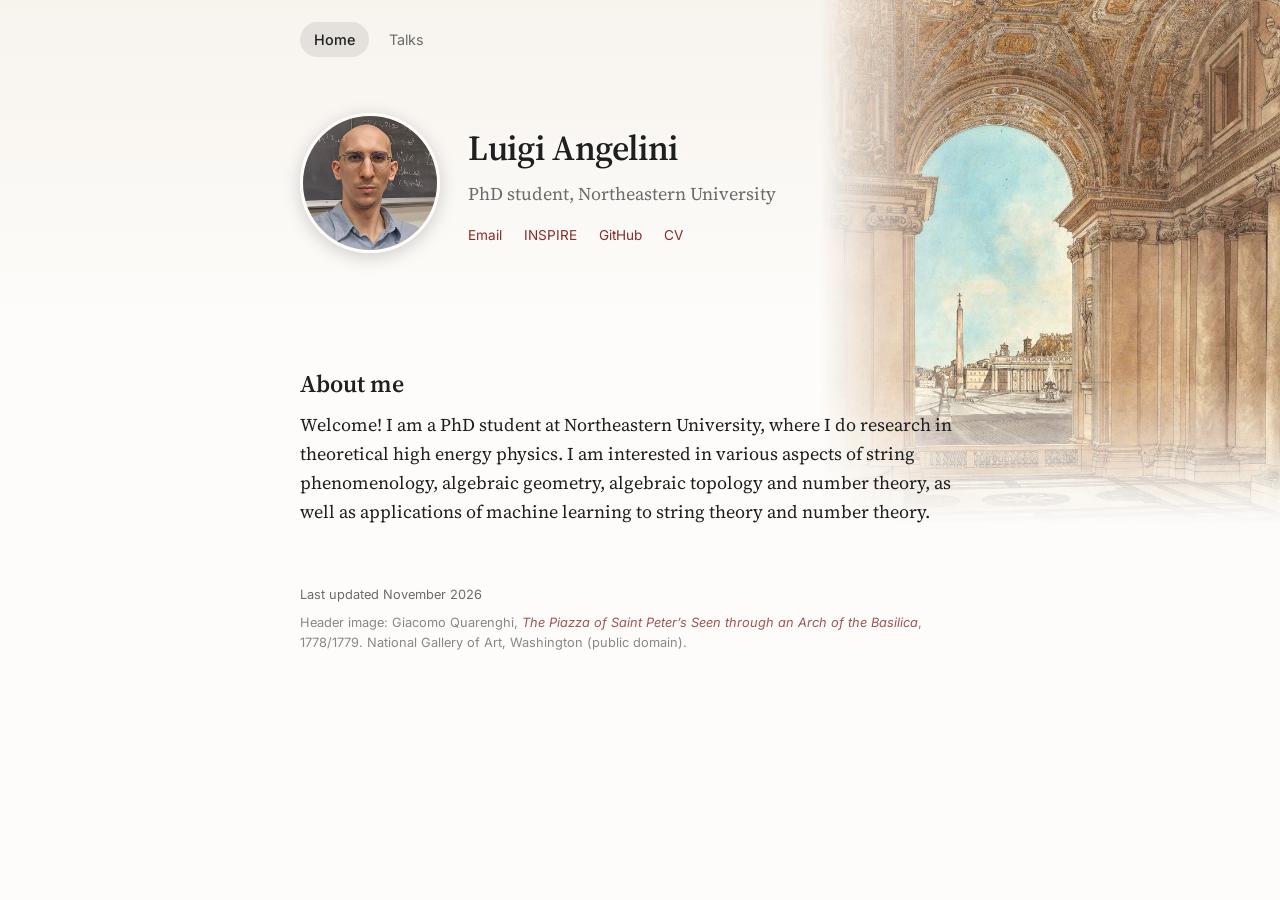
==== index.html @ d9b8712e "Brighten the header drawing, especially in dark mode Co-Authored-By: Claude Opus 5.5 <noreply@anthro" ====
<!doctype html>
<html lang="en">
<head>
  <meta charset="utf-8">
  <meta name="viewport" content="width=device-width, initial-scale=1">
  <title>Luigi Angelini</title>
  <meta name="description" content="Luigi Angelini, Northeastern University: talks, notes and contact.">
  <link rel="preconnect" href="https://fonts.googleapis.com">
  <link rel="preconnect" href="https://fonts.gstatic.com" crossorigin>
  <link href="https://fonts.googleapis.com/css2?family=Source+Serif+4:ital,opsz,wght@0,8..60,400;0,8..60,600;1,8..60,400&family=Inter:wght@400;500&display=swap" rel="stylesheet">
  <link rel="stylesheet" href="style.css?v=2026-11-14f">
</head>
<body>
  <div class="hero">
    <nav class="tabs" aria-label="Site">
      <a href="./" class="tab active" aria-current="page">Home</a>
      <a href="talks.html" class="tab">Talks</a>
    </nav>
  <header class="site-header">
    <img class="portrait" src="photo.jpg" alt="Photo of Luigi Angelini" width="140" height="140">
    <div class="header-text">
      <h1>Luigi Angelini</h1>
      <p class="affiliation">PhD student, Northeastern University</p>
      <nav class="links">
        <a href="mailto:angelini.l@northeastern.edu">Email</a>
        <a href="https://inspirehep.net/authors/2682199">INSPIRE</a>
        <a href="https://github.com/LuigiAngelini">GitHub</a>
        <a href="LuigiAngelini_CV.pdf">CV</a>
      </nav>
    </div>
  </header>
  </div>

  <main>
    <section class="about" id="about">
      <h2>About me</h2>
      <p>Welcome! I am a PhD student at Northeastern University, where I do research in theoretical high energy physics. I am interested in various aspects of string phenomenology, algebraic geometry, algebraic topology and number theory, as well as applications of machine learning to string theory and number theory.</p>
      <!--
        ADD MORE ABOUT ME TEXT HERE
        Each paragraph goes between <p> and </p>, for example:
        <p>Before Northeastern, I studied ...</p>
        Links work like this: <a href="https://example.com">link text</a>
      -->
    </section>
  </main>

  <footer>
    <p>Last updated November 2026</p>
    <p class="credit">Header image: Giacomo Quarenghi, <a href="https://www.nga.gov/artworks/124060-piazza-saint-peters-seen-through-arch-basilica"><em>The Piazza of Saint Peter’s Seen through an Arch of the Basilica</em></a>, 1778/1779. National Gallery of Art, Washington (public domain).</p>
  </footer>

  <script>
    // Old links to a single talk (luigiangelini.github.io/#talk-name) now live on talks.html.
    if (location.hash.length > 1 && !document.getElementById(location.hash.slice(1))) {
      location.replace('talks.html' + location.hash);
    }
  </script>
</body>
</html>
---- style.css ----
:root {
  --bg: #fdfcfa;
  --text: #1f1f1f;
  --muted: #6b6b6b;
  --accent: #8a2b2b;
  --rule: #e6e2dc;
  --card: #ffffff;
}

@media (prefers-color-scheme: dark) {
  :root {
    --bg: #161616;
    --text: #e8e6e3;
    --muted: #9a9a9a;
    --accent: #e08a7a;
    --rule: #2d2d2d;
    --card: #1d1d1d;
  }
}

* { box-sizing: border-box; }

body {
  margin: 0;
  background: var(--bg);
  color: var(--text);
  font-family: "Source Serif 4", Georgia, serif;
  font-size: 18px;
  line-height: 1.6;
}

.site-header, main, footer {
  max-width: 720px;
  margin: 0 auto;
  padding: 0 20px;
}

.site-header {
  padding-top: 64px;
  padding-bottom: 24px;
  border-bottom: 1px solid var(--rule);
}

h1 {
  font-size: 2.2rem;
  font-weight: 600;
  margin: 0;
  letter-spacing: -0.01em;
}

.affiliation {
  margin: 4px 0 16px;
  color: var(--muted);
}

.links, .resources, .meta {
  font-family: Inter, system-ui, sans-serif;
  font-size: 0.85rem;
}

.links a, .resources a {
  margin-right: 18px;
}

a {
  color: var(--accent);
  text-decoration: none;
}
a:hover { text-decoration: underline; }

h2 {
  font-size: 1.5rem;
  font-weight: 600;
  margin: 40px 0 8px;
}

.intro {
  color: var(--muted);
  margin-top: 0;
}

.talk {
  padding: 28px 0;
  border-bottom: 1px solid var(--rule);
  scroll-margin-top: 20px;
}

.talk:target {
  background: var(--card);
  box-shadow: 0 0 0 12px var(--card);
  border-radius: 2px;
}

.talk h3 {
  position: relative;
  font-size: 1.2rem;
  font-weight: 600;
  line-height: 1.35;
  margin: 0 0 6px;
}

.hash {
  color: var(--muted);
  font-weight: 400;
  opacity: 0.5;
}
.talk .hash {
  position: absolute;
  left: -1.1em;
}
.talk:hover .hash { opacity: 1; }
.hash.copied::after {
  content: "copied";
  font-family: Inter, system-ui, sans-serif;
  font-size: 0.7rem;
  margin-left: 6px;
  color: var(--accent);
}

.meta {
  color: var(--muted);
  margin: 0 0 12px;
}
.meta .venue::after { content: " · "; }

.abstract { margin: 0 0 12px; }

.resources { margin: 0; }

footer {
  padding-top: 32px;
  padding-bottom: 64px;
  color: var(--muted);
  font-size: 0.8rem;
  font-family: Inter, system-ui, sans-serif;
}

@media (max-width: 600px) {
  body { font-size: 17px; }
  .site-header { padding-top: 40px; }
  .talk .hash { position: static; margin-right: 4px; }
}

/* Hide abstracts that haven't been written yet */
.abstract:empty { display: none; }

/* Header with portrait */
.site-header {
  display: flex;
  align-items: center;
  gap: 28px;
}
.portrait {
  width: 140px;
  height: 140px;
  border-radius: 50%;
  object-fit: cover;
  flex-shrink: 0;
}
@media (max-width: 600px) {
  .site-header { flex-direction: column; align-items: flex-start; gap: 18px; }
  .portrait { width: 110px; height: 110px; }
}

/* Backdrop: Giacomo Quarenghi, The Piazza of Saint Peter's Seen through an Arch of the Basilica (1778/1779), National Gallery of Art, public domain. Shown on the right side of the header.
   The whole drawing sits in the top-right corner of the page, uncropped, and fades
   gently on its left edge and into the page at the bottom.
   To change the picture, replace the url() and aspect-ratio in .hero::before. */
body { position: relative; }
.hero {
  position: relative;
  background: linear-gradient(to bottom, rgba(214, 190, 160, 0.14), rgba(214, 190, 160, 0));
}
.hero::before,
.hero::after {
  content: "";
  position: absolute;
  top: 0;
  right: 0;
  width: min(460px, 38vw);
  aspect-ratio: 800 / 912;
  pointer-events: none;
  z-index: 0;
}
/* The drawing, fading in from its left edge */
.hero::before {
  background: url("quarenghi-st-peters.webp") center / 100% 100% no-repeat;
  -webkit-mask-image: linear-gradient(to right, transparent 0%, #000 32%);
  mask-image: linear-gradient(to right, transparent 0%, #000 32%);
  filter: saturate(1.2) contrast(1.05);
}
/* Bottom fade into the page, drawn on top of the drawing (a single mask avoids a seam in Chrome) */
.hero::after {
  background: linear-gradient(to bottom, transparent 72%, var(--bg) 100%);
}
main, footer { position: relative; z-index: 1; }
.hero .site-header {
  position: relative;
  z-index: 1;
  border-bottom: none;
  padding-top: 96px;
  padding-bottom: 72px;
}
.hero h1 { text-shadow: 0 1px 12px var(--bg); }
.portrait {
  border: 3px solid var(--bg);
  box-shadow: 0 4px 18px rgba(0, 0, 0, 0.18);
}
@media (prefers-color-scheme: dark) {
  .hero { background: linear-gradient(to bottom, rgba(120, 95, 70, 0.12), rgba(120, 95, 70, 0)); }
  .hero::before { opacity: 0.88; filter: saturate(1.25) contrast(1.05); }
}
/* Narrow screens: the picture would sit behind the text, so make it a faint wash */
@media (max-width: 760px) {
  .hero::before, .hero::after { width: 70vw; }
  .hero::before { opacity: 0.5; }
}
@media (max-width: 760px) and (prefers-color-scheme: dark) {
  .hero::before { opacity: 0.38; }
}
@media (max-width: 600px) {
  .hero .site-header { padding-top: 48px; padding-bottom: 40px; }
}

footer .credit { margin-top: -6px; opacity: 0.8; }

/* Home / Talks tabs */
.tabs {
  position: relative;
  z-index: 1;
  max-width: 720px;
  margin: 0 auto;
  padding: 22px 20px 0;
  display: flex;
  gap: 6px;
  font-family: Inter, system-ui, sans-serif;
  font-size: 0.9rem;
}
.tab {
  color: var(--muted);
  padding: 6px 14px;
  border-radius: 999px;
}
.tab:hover { color: var(--text); text-decoration: none; background: rgba(127, 127, 127, 0.12); }
.tab.active { color: var(--text); background: rgba(127, 127, 127, 0.16); font-weight: 500; }
.tabs + .site-header { padding-top: 56px; }

/* Landing page */
.about { margin-top: 8px; }
.about p { margin: 0 0 14px; }
.card {
  display: grid;
  grid-template-columns: 1fr auto;
  align-items: center;
  column-gap: 16px;
  margin: 32px 0 8px;
  padding: 20px 24px;
  border: 1px solid var(--rule);
  border-radius: 10px;
  background: var(--card);
  color: var(--text);
}
.card:hover { text-decoration: none; border-color: var(--accent); }
.card-title { font-size: 1.25rem; font-weight: 600; }
.card-text { grid-column: 1; color: var(--muted); font-size: 0.95rem; }
.card-arrow { grid-column: 2; grid-row: 1 / span 2; color: var(--accent); font-size: 1.4rem; }
@media (max-width: 600px) {
  .tabs + .site-header { padding-top: 28px; }
}
.card.card-next { margin-top: 12px; }
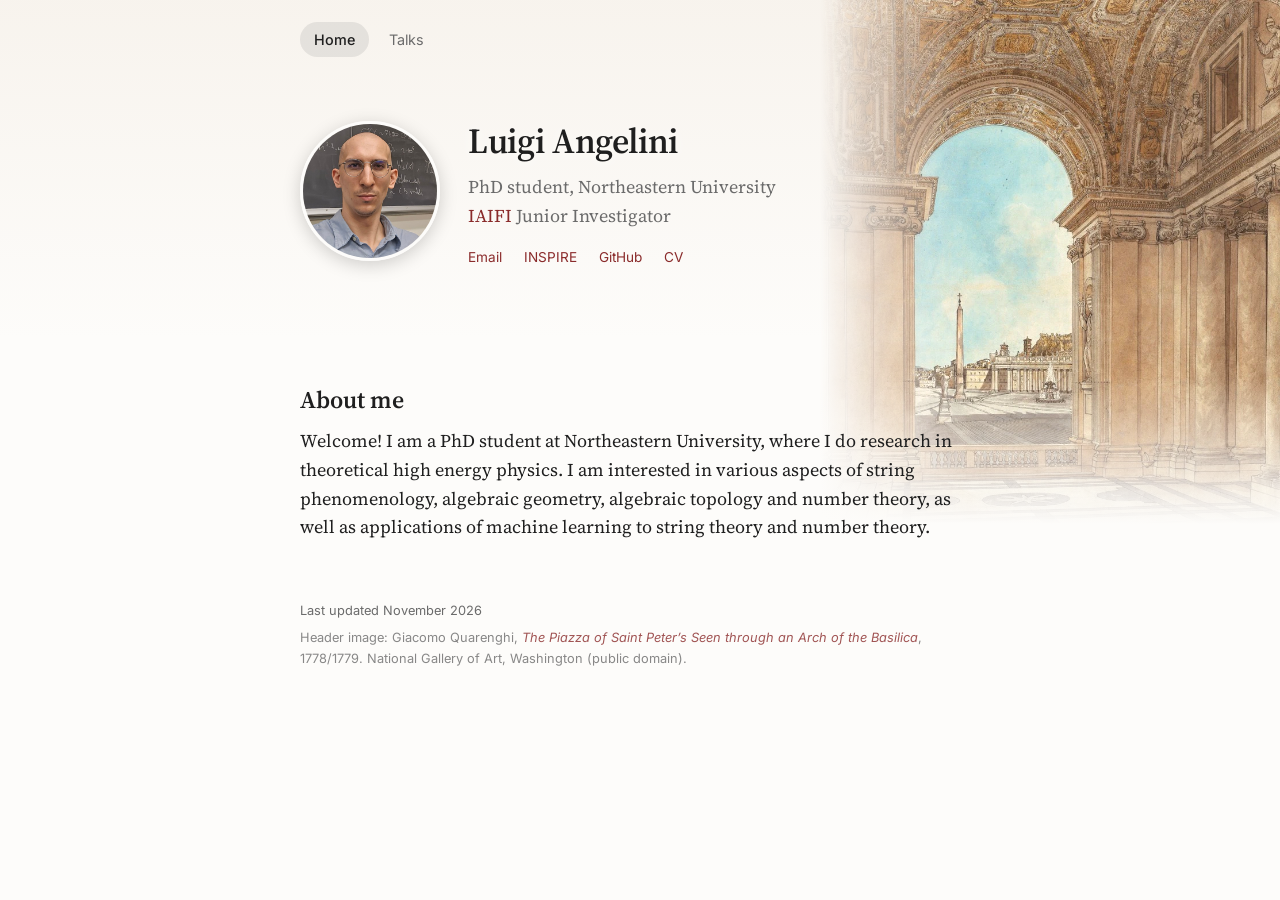
==== commit afa34aa2: "Add IAIFI Junior Investigator to the affiliation Co-Authored-By: Claude Opus 5.5 <noreply@anthropic." ====
--- a/index.html
+++ b/index.html
@@ -20,7 +20,7 @@
     <img class="portrait" src="photo.jpg" alt="Photo of Luigi Angelini" width="140" height="140">
     <div class="header-text">
       <h1>Luigi Angelini</h1>
-      <p class="affiliation">PhD student, Northeastern University</p>
+      <p class="affiliation">PhD student, Northeastern University<br><a href="https://iaifi.org" title="NSF AI Institute for Artificial Intelligence and Fundamental Interactions">IAIFI</a> Junior Investigator</p>
       <nav class="links">
         <a href="mailto:angelini.l@northeastern.edu">Email</a>
         <a href="https://inspirehep.net/authors/2682199">INSPIRE</a>
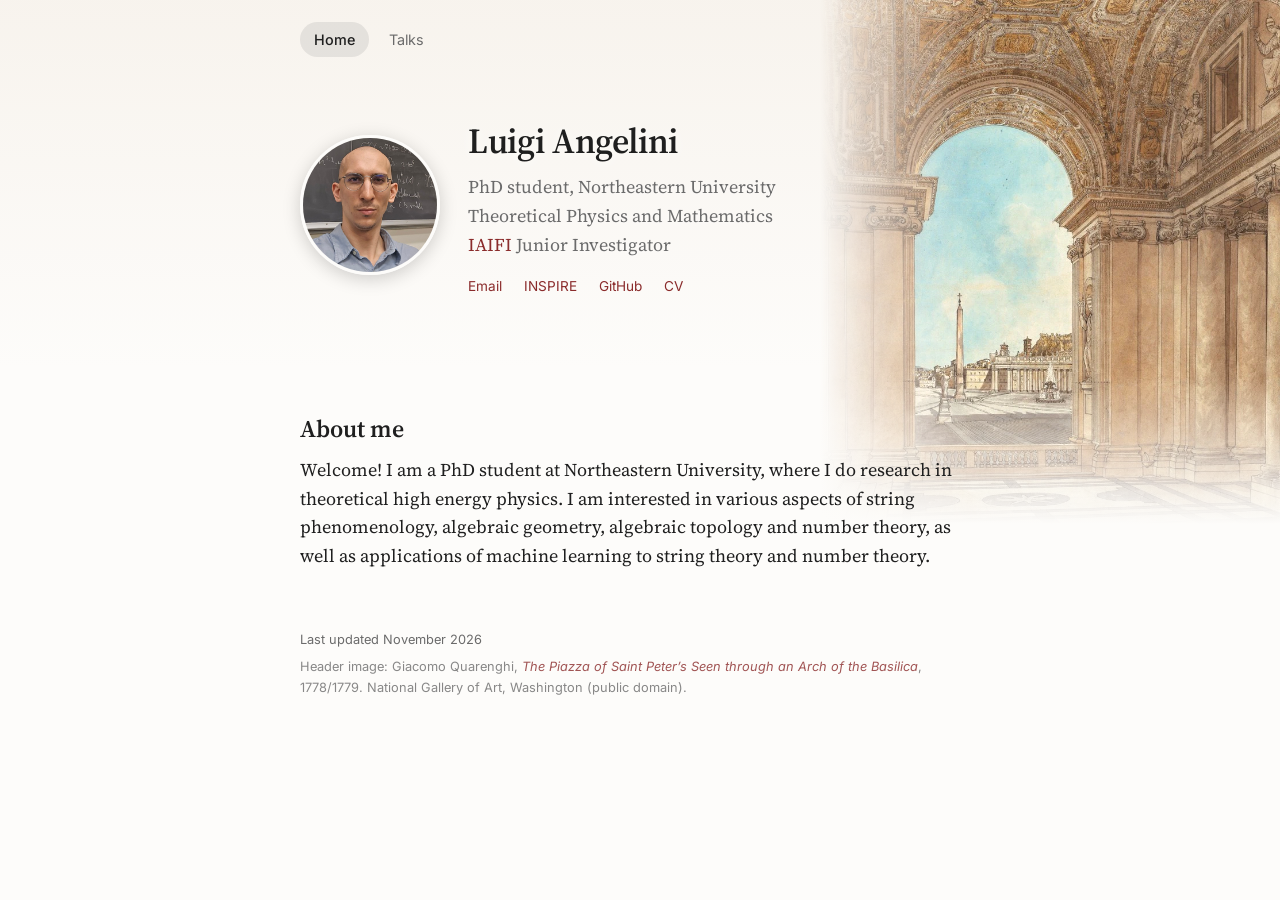
==== commit dbeb90b6: "Add Theoretical Physics and Mathematics to the affiliation Co-Authored-By: Claude Opus 5.5 <noreply@" ====
--- a/index.html
+++ b/index.html
@@ -8,7 +8,7 @@
   <link rel="preconnect" href="https://fonts.googleapis.com">
   <link rel="preconnect" href="https://fonts.gstatic.com" crossorigin>
   <link href="https://fonts.googleapis.com/css2?family=Source+Serif+4:ital,opsz,wght@0,8..60,400;0,8..60,600;1,8..60,400&family=Inter:wght@400;500&display=swap" rel="stylesheet">
-  <link rel="stylesheet" href="style.css?v=2026-11-14f">
+  <link rel="stylesheet" href="style.css?v=2026-11-14g">
 </head>
 <body>
   <div class="hero">
@@ -20,7 +20,7 @@
     <img class="portrait" src="photo.jpg" alt="Photo of Luigi Angelini" width="140" height="140">
     <div class="header-text">
       <h1>Luigi Angelini</h1>
-      <p class="affiliation">PhD student, Northeastern University<br><a href="https://iaifi.org" title="NSF AI Institute for Artificial Intelligence and Fundamental Interactions">IAIFI</a> Junior Investigator</p>
+      <p class="affiliation">PhD student, Northeastern University<br>Theoretical Physics and Mathematics<br><a href="https://iaifi.org" title="NSF AI Institute for Artificial Intelligence and Fundamental Interactions">IAIFI</a> Junior Investigator</p>
       <nav class="links">
         <a href="mailto:angelini.l@northeastern.edu">Email</a>
         <a href="https://inspirehep.net/authors/2682199">INSPIRE</a>
--- a/style.css
+++ b/style.css
@@ -201,7 +201,7 @@
   padding-top: 96px;
   padding-bottom: 72px;
 }
-.hero h1 { text-shadow: 0 1px 12px var(--bg); }
+.hero h1, .hero .affiliation { text-shadow: 0 1px 12px var(--bg); }
 .portrait {
   border: 3px solid var(--bg);
   box-shadow: 0 4px 18px rgba(0, 0, 0, 0.18);
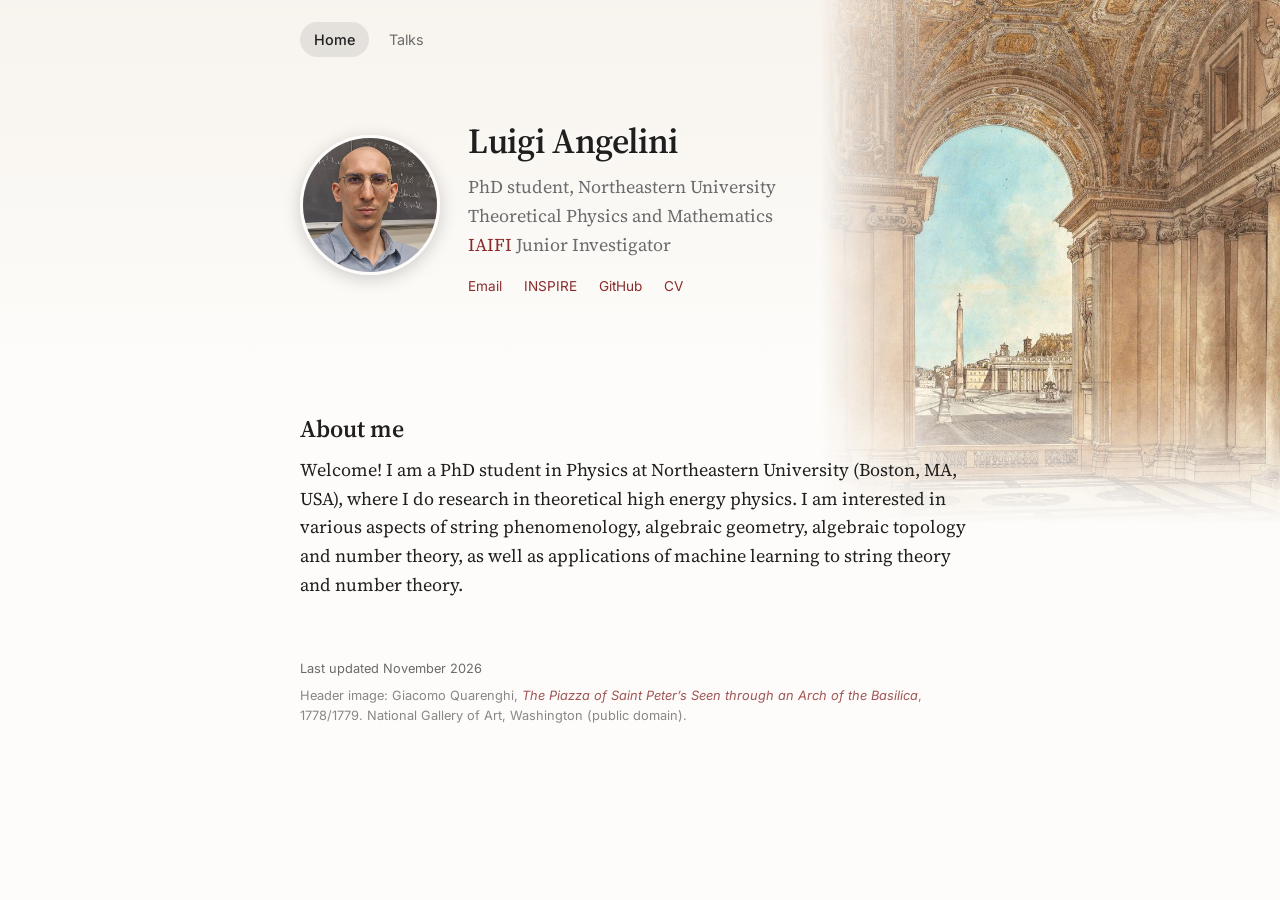
==== commit a70aa257: "add location" ====
--- a/index.html
+++ b/index.html
@@ -34,7 +34,7 @@
   <main>
     <section class="about" id="about">
       <h2>About me</h2>
-      <p>Welcome! I am a PhD student at Northeastern University, where I do research in theoretical high energy physics. I am interested in various aspects of string phenomenology, algebraic geometry, algebraic topology and number theory, as well as applications of machine learning to string theory and number theory.</p>
+      <p>Welcome! I am a PhD student in Physics at Northeastern University (Boston, MA, USA), where I do research in theoretical high energy physics. I am interested in various aspects of string phenomenology, algebraic geometry, algebraic topology and number theory, as well as applications of machine learning to string theory and number theory.</p>
       <!--
         ADD MORE ABOUT ME TEXT HERE
         Each paragraph goes between <p> and </p>, for example:
